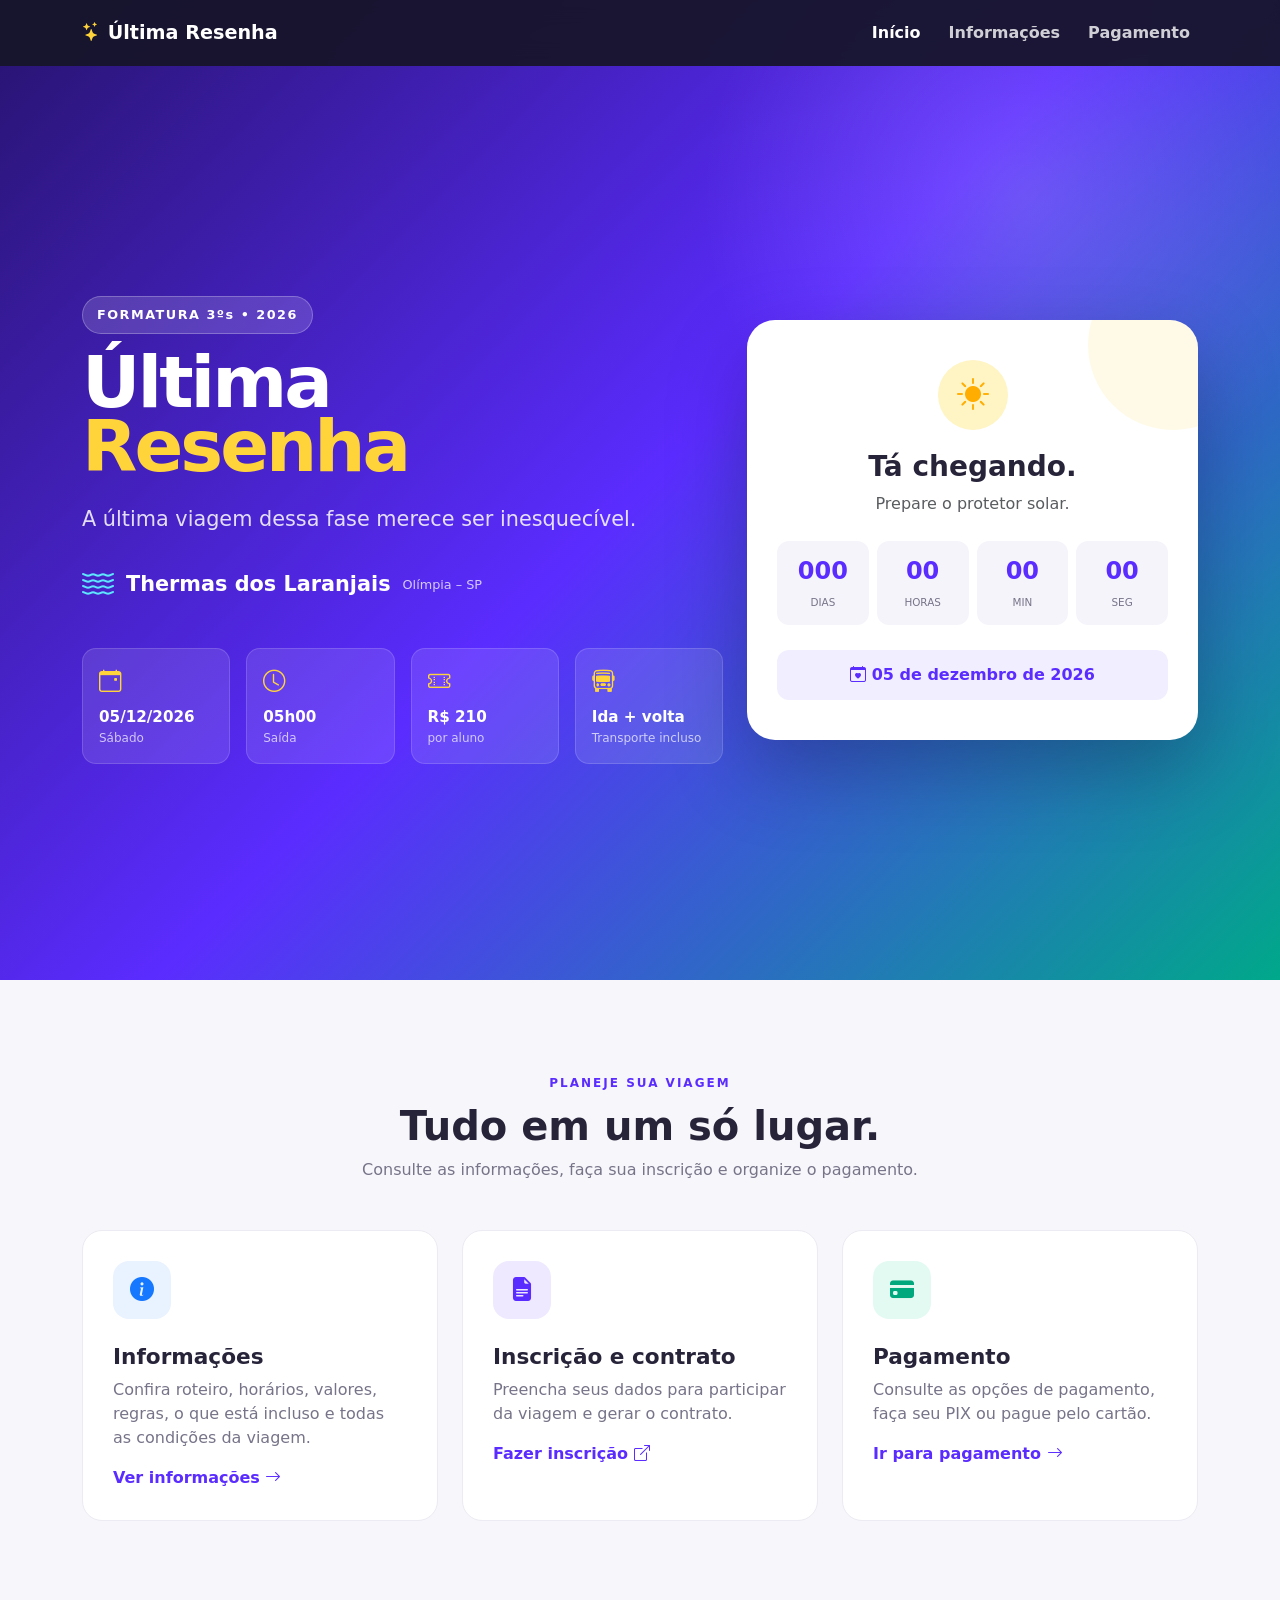
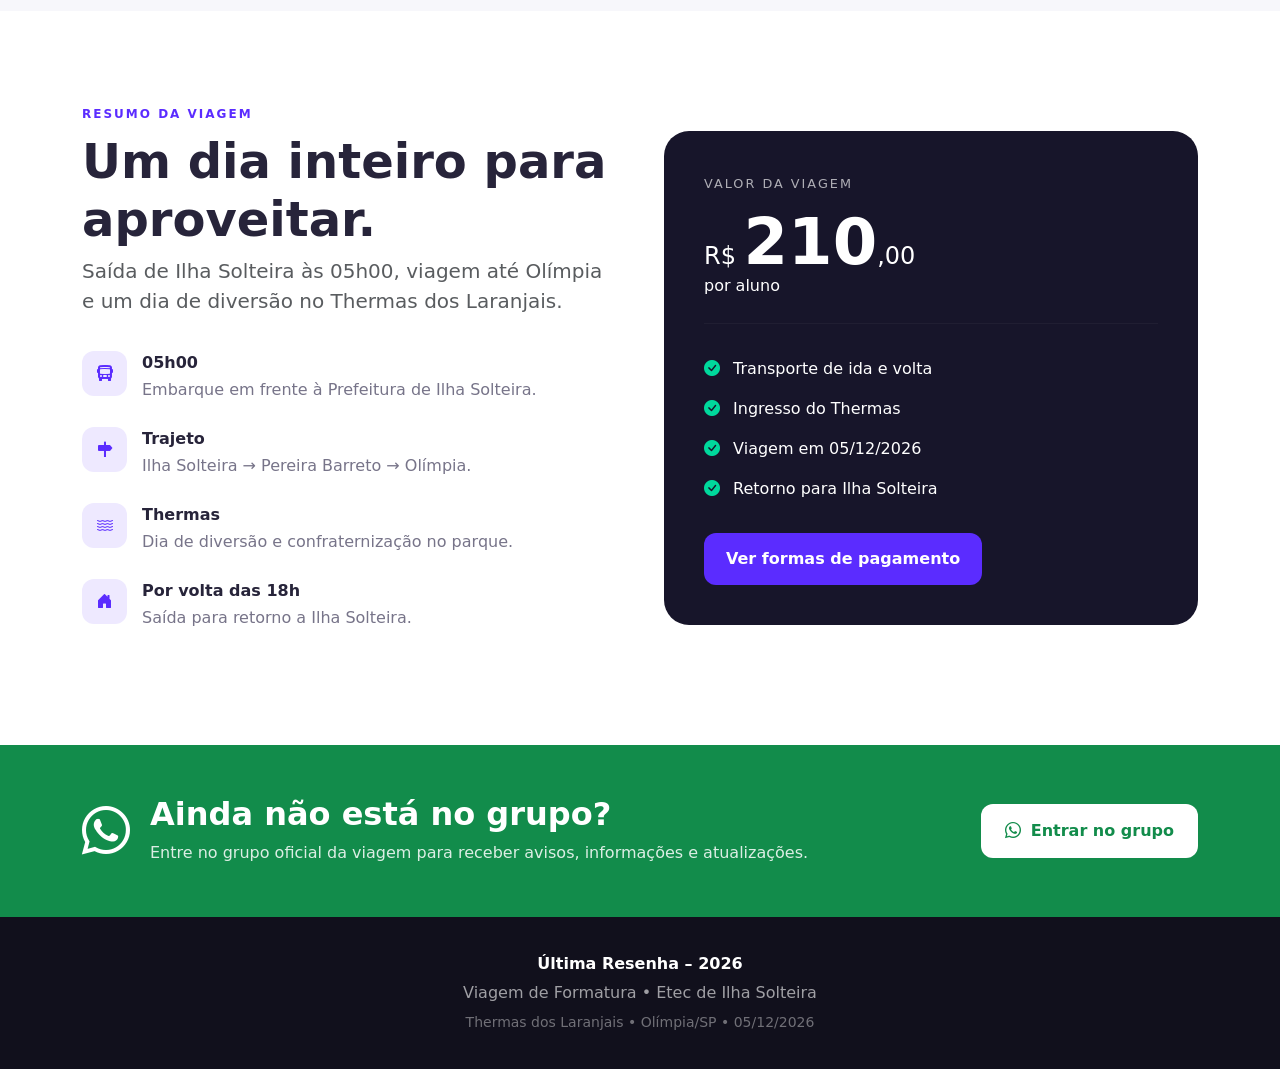
==== index.html @ 065bfd5f "primeira versão" ====
<!DOCTYPE html>
<html lang="pt-BR">
<head>
    <meta charset="UTF-8">
    <meta name="viewport" content="width=device-width, initial-scale=1.0">

    <title>Última Resenha – 2026 | Thermas dos Laranjais</title>

    <meta name="description" content="Viagem de formatura Última Resenha 2026 para o Thermas dos Laranjais em Olímpia-SP.">

    <!-- Bootstrap 5 -->
    <link href="https://cdn.jsdelivr.net/npm/bootstrap@5.3.3/dist/css/bootstrap.min.css" rel="stylesheet">

    <!-- Bootstrap Icons -->
    <link rel="stylesheet" href="https://cdn.jsdelivr.net/npm/bootstrap-icons@1.11.3/font/bootstrap-icons.min.css">

    <!-- CSS -->
    <link rel="stylesheet" href="css/style.css">
</head>

<body>

<nav class="navbar navbar-expand-lg navbar-dark fixed-top">
    <div class="container">
        <a class="navbar-brand fw-bold" href="index.html">
            <i class="bi bi-stars"></i> Última Resenha
        </a>

        <button class="navbar-toggler" type="button" data-bs-toggle="collapse" data-bs-target="#menu">
            <span class="navbar-toggler-icon"></span>
        </button>

        <div class="collapse navbar-collapse" id="menu">
            <ul class="navbar-nav ms-auto">
                <li class="nav-item">
                    <a class="nav-link active" href="index.html">Início</a>
                </li>
                <li class="nav-item">
                    <a class="nav-link" href="informacoes.html">Informações</a>
                </li>
                <li class="nav-item">
                    <a class="nav-link" href="pagamento.html">Pagamento</a>
                </li>
            </ul>
        </div>
    </div>
</nav>


<main>

    <!-- HERO -->

    <section class="hero">

        <div class="container">

            <div class="row align-items-center min-vh-100">

                <div class="col-lg-7">

                    <span class="badge-evento">
                        FORMATURA 3ºs • 2026
                    </span>

                    <h1 class="display-2 fw-black mt-3">
                        Última<br>
                        <span>Resenha</span>
                    </h1>

                    <p class="hero-subtitle">
                        A última viagem dessa fase merece ser inesquecível.
                    </p>

                    <div class="hero-destination">
                        <i class="bi bi-water"></i>
                        Thermas dos Laranjais
                        <small>Olímpia – SP</small>
                    </div>

                    <div class="row g-3 mt-4">

                        <div class="col-6 col-md-3">
                            <div class="info-mini">
                                <i class="bi bi-calendar-event"></i>
                                <strong>05/12/2026</strong>
                                <small>Sábado</small>
                            </div>
                        </div>

                        <div class="col-6 col-md-3">
                            <div class="info-mini">
                                <i class="bi bi-clock"></i>
                                <strong>05h00</strong>
                                <small>Saída</small>
                            </div>
                        </div>

                        <div class="col-6 col-md-3">
                            <div class="info-mini">
                                <i class="bi bi-ticket-perforated"></i>
                                <strong>R$ 210</strong>
                                <small>por aluno</small>
                            </div>
                        </div>

                        <div class="col-6 col-md-3">
                            <div class="info-mini">
                                <i class="bi bi-bus-front"></i>
                                <strong>Ida + volta</strong>
                                <small>Transporte incluso</small>
                            </div>
                        </div>

                    </div>

                </div>


                <div class="col-lg-5 mt-5 mt-lg-0">

                    <div class="dashboard-card">

                        <div class="card-decoration"></div>

                        <div class="text-center">

                            <div class="sun-icon">
                                <i class="bi bi-sun-fill"></i>
                            </div>

                            <h3>Tá chegando.</h3>

                            <p class="text-muted">
                                Prepare o protetor solar.
                            </p>

                            <div id="countdown" class="countdown">

                                <div>
                                    <strong id="days">000</strong>
                                    <span>dias</span>
                                </div>

                                <div>
                                    <strong id="hours">00</strong>
                                    <span>horas</span>
                                </div>

                                <div>
                                    <strong id="minutes">00</strong>
                                    <span>min</span>
                                </div>

                                <div>
                                    <strong id="seconds">00</strong>
                                    <span>seg</span>
                                </div>

                            </div>

                            <div class="date-highlight">
                                <i class="bi bi-calendar-heart"></i>
                                05 de dezembro de 2026
                            </div>

                        </div>

                    </div>

                </div>

            </div>

        </div>

    </section>


    <!-- DASHBOARD -->

    <section class="section-padding bg-light-custom">

        <div class="container">

            <div class="section-title text-center">

                <span>PLANEJE SUA VIAGEM</span>

                <h2>
                    Tudo em um só lugar.
                </h2>

                <p>
                    Consulte as informações, faça sua inscrição e organize o pagamento.
                </p>

            </div>


            <div class="row g-4 mt-4">

                <div class="col-md-4">

                    <a href="informacoes.html" class="action-card">

                        <div class="action-icon blue">
                            <i class="bi bi-info-circle-fill"></i>
                        </div>

                        <h3>Informações</h3>

                        <p>
                            Confira roteiro, horários, valores, regras, o que está incluso e todas as condições da viagem.
                        </p>

                        <span>
                            Ver informações
                            <i class="bi bi-arrow-right"></i>
                        </span>

                    </a>

                </div>


                <div class="col-md-4">

                    <a href="https://forms.gle/dDgj7aJFSfEC2dwD9"
                       target="_blank"
                       rel="noopener"
                       class="action-card">

                        <div class="action-icon purple">
                            <i class="bi bi-file-earmark-text-fill"></i>
                        </div>

                        <h3>Inscrição e contrato</h3>

                        <p>
                            Preencha seus dados para participar da viagem e gerar o contrato.
                        </p>

                        <span>
                            Fazer inscrição
                            <i class="bi bi-box-arrow-up-right"></i>
                        </span>

                    </a>

                </div>


                <div class="col-md-4">

                    <a href="pagamento.html" class="action-card">

                        <div class="action-icon green">
                            <i class="bi bi-credit-card-fill"></i>
                        </div>

                        <h3>Pagamento</h3>

                        <p>
                            Consulte as opções de pagamento, faça seu PIX ou pague pelo cartão.
                        </p>

                        <span>
                            Ir para pagamento
                            <i class="bi bi-arrow-right"></i>
                        </span>

                    </a>

                </div>

            </div>

        </div>

    </section>


    <!-- RESUMO -->

    <section class="section-padding">

        <div class="container">

            <div class="row align-items-center g-5">

                <div class="col-lg-6">

                    <span class="section-label">
                        RESUMO DA VIAGEM
                    </span>

                    <h2 class="display-5 fw-bold mt-2">
                        Um dia inteiro para aproveitar.
                    </h2>

                    <p class="lead text-muted">
                        Saída de Ilha Solteira às 05h00, viagem até Olímpia e um dia de diversão no Thermas dos Laranjais.
                    </p>

                    <div class="timeline">

                        <div class="timeline-item">
                            <div class="timeline-icon">
                                <i class="bi bi-bus-front-fill"></i>
                            </div>
                            <div>
                                <strong>05h00</strong>
                                <p>Embarque em frente à Prefeitura de Ilha Solteira.</p>
                            </div>
                        </div>

                        <div class="timeline-item">
                            <div class="timeline-icon">
                                <i class="bi bi-signpost-fill"></i>
                            </div>
                            <div>
                                <strong>Trajeto</strong>
                                <p>Ilha Solteira → Pereira Barreto → Olímpia.</p>
                            </div>
                        </div>

                        <div class="timeline-item">
                            <div class="timeline-icon">
                                <i class="bi bi-water"></i>
                            </div>
                            <div>
                                <strong>Thermas</strong>
                                <p>Dia de diversão e confraternização no parque.</p>
                            </div>
                        </div>

                        <div class="timeline-item">
                            <div class="timeline-icon">
                                <i class="bi bi-house-door-fill"></i>
                            </div>
                            <div>
                                <strong>Por volta das 18h</strong>
                                <p>Saída para retorno a Ilha Solteira.</p>
                            </div>
                        </div>

                    </div>

                </div>


                <div class="col-lg-6">

                    <div class="price-card">

                        <span>VALOR DA VIAGEM</span>

                        <div class="price">
                            R$ <strong>210</strong><small>,00</small>
                        </div>

                        <p>
                            por aluno
                        </p>

                        <hr>

                        <div class="included">
                            <i class="bi bi-check-circle-fill"></i>
                            Transporte de ida e volta
                        </div>

                        <div class="included">
                            <i class="bi bi-check-circle-fill"></i>
                            Ingresso do Thermas
                        </div>

                        <div class="included">
                            <i class="bi bi-check-circle-fill"></i>
                            Viagem em 05/12/2026
                        </div>

                        <div class="included">
                            <i class="bi bi-check-circle-fill"></i>
                            Retorno para Ilha Solteira
                        </div>

                        <a href="pagamento.html" class="btn-main mt-4">
                            Ver formas de pagamento
                        </a>

                    </div>

                </div>

            </div>

        </div>

    </section>


    <!-- WHATSAPP -->

    <section class="whatsapp-section">

        <div class="container">

            <div class="row align-items-center">

                <div class="col-lg-8">

                    <i class="bi bi-whatsapp whatsapp-big"></i>

                    <h2>
                        Ainda não está no grupo?
                    </h2>

                    <p>
                        Entre no grupo oficial da viagem para receber avisos, informações e atualizações.
                    </p>

                </div>

                <div class="col-lg-4 text-lg-end">

                    <a href="https://chat.whatsapp.com/J2gCegB93cc2gKZaaSrZ1U"
                       target="_blank"
                       rel="noopener"
                       class="btn-whatsapp">

                        <i class="bi bi-whatsapp"></i>
                        Entrar no grupo

                    </a>

                </div>

            </div>

        </div>

    </section>

</main>


<footer>

    <div class="container text-center">

        <strong>Última Resenha – 2026</strong>

        <p>
            Viagem de Formatura • Etec de Ilha Solteira
        </p>

        <small>
            Thermas dos Laranjais • Olímpia/SP • 05/12/2026
        </small>

    </div>

</footer>


<script src="https://cdn.jsdelivr.net/npm/bootstrap@5.3.3/dist/js/bootstrap.bundle.min.js"></script>

<script src="js/script.js"></script>

</body>
</html>
---- css/style.css ----
:root {

    --primary: #5b2cff;
    --primary-dark: #3d18c9;

    --secondary: #00c896;

    --blue: #1677ff;

    --orange: #ff8a00;

    --pink: #ff3d81;

    --dark: #17152a;

    --text: #27243a;

    --muted: #777489;

    --light: #f7f7fb;

    --white: #ffffff;

}


* {
    box-sizing: border-box;
}


html {
    scroll-behavior: smooth;
}


body {

    margin: 0;

    font-family:
        Inter,
        system-ui,
        -apple-system,
        BlinkMacSystemFont,
        "Segoe UI",
        sans-serif;

    color: var(--text);

    background: #ffffff;

}


a {
    text-decoration: none;
}


/* NAVBAR */

.navbar {

    background: rgba(23, 21, 42, .94);

    backdrop-filter: blur(12px);

    padding: 13px 0;

}


.navbar-brand {

    font-size: 1.2rem;

}


.navbar-brand i {
    color: #ffd43b;
}


.nav-link {

    color: rgba(255,255,255,.8) !important;

    margin-left: 12px;

    font-weight: 600;

}


.nav-link:hover,
.nav-link.active {

    color: #ffffff !important;

}


/* HERO */

.hero {

    min-height: 100vh;

    display: flex;

    align-items: center;

    padding-top: 80px;

    color: #ffffff;

    background:

        radial-gradient(
            circle at 80% 20%,
            rgba(255,255,255,.15),
            transparent 25%
        ),

        linear-gradient(
            135deg,
            #27136e 0%,
            #5b2cff 50%,
            #00a88a 100%
        );

}


.badge-evento {

    display: inline-block;

    padding: 8px 14px;

    border-radius: 50px;

    background: rgba(255,255,255,.15);

    border: 1px solid rgba(255,255,255,.25);

    font-size: .8rem;

    font-weight: 800;

    letter-spacing: 1.5px;

}


.hero h1 {

    line-height: .9;

    letter-spacing: -3px;

}


.fw-black {
    font-weight: 900;
}


.hero h1 span {

    color: #ffd43b;

}


.hero-subtitle {

    max-width: 600px;

    font-size: 1.3rem;

    color: rgba(255,255,255,.85);

    margin: 25px 0;

}


.hero-destination {

    display: inline-flex;

    align-items: center;

    gap: 12px;

    font-size: 1.3rem;

    font-weight: 800;

}


.hero-destination i {

    font-size: 2rem;

    color: #5ee7ff;

}


.hero-destination small {

    display: block;

    font-size: .8rem;

    font-weight: 500;

    opacity: .75;

}


.info-mini {

    padding: 16px;

    min-height: 110px;

    border-radius: 14px;

    background: rgba(255,255,255,.11);

    border: 1px solid rgba(255,255,255,.15);

    display: flex;

    flex-direction: column;

}


.info-mini i {

    font-size: 1.4rem;

    color: #ffd43b;

    margin-bottom: 7px;

}


.info-mini strong {
    font-size: .95rem;
}


.info-mini small {

    opacity: .7;

    font-size: .75rem;

}


/* DASHBOARD */

.dashboard-card {

    position: relative;

    overflow: hidden;

    background: #ffffff;

    color: var(--text);

    border-radius: 28px;

    padding: 40px 30px;

    box-shadow: 0 30px 80px rgba(0,0,0,.25);

}


.card-decoration {

    position: absolute;

    width: 170px;

    height: 170px;

    border-radius: 50%;

    background: #ffd43b;

    opacity: .12;

    right: -60px;

    top: -60px;

}


.sun-icon {

    width: 70px;

    height: 70px;

    margin: auto;

    border-radius: 50%;

    display: flex;

    align-items: center;

    justify-content: center;

    background: #fff4c4;

    color: #ffad00;

    font-size: 2rem;

}


.dashboard-card h3 {

    margin-top: 20px;

    font-weight: 800;

}


.countdown {

    display: grid;

    grid-template-columns: repeat(4,1fr);

    gap: 8px;

    margin: 25px 0;

}


.countdown div {

    background: #f5f4fa;

    border-radius: 12px;

    padding: 12px 5px;

}


.countdown strong {

    display: block;

    font-size: 1.5rem;

    color: var(--primary);

}


.countdown span {

    font-size: .65rem;

    color: var(--muted);

    text-transform: uppercase;

}


.date-highlight {

    padding: 13px;

    border-radius: 12px;

    background: #f1efff;

    color: var(--primary);

    font-weight: 700;

}


/* SEÇÕES */

.section-padding {

    padding: 90px 0;

}


.bg-light-custom {

    background: var(--light);

}


.section-title span,
.section-label {

    font-size: .75rem;

    letter-spacing: 2px;

    color: var(--primary);

    font-weight: 900;

}


.section-title h2 {

    font-size: 2.5rem;

    font-weight: 900;

    margin-top: 8px;

}


.section-title p {

    color: var(--muted);

}


/* ACTION CARDS */

.action-card {

    display: block;

    background: #ffffff;

    border-radius: 20px;

    padding: 30px;

    height: 100%;

    color: var(--text);

    border: 1px solid #eceaf2;

    transition: .25s;

}


.action-card:hover {

    transform: translateY(-7px);

    box-shadow: 0 20px 50px rgba(32,20,70,.1);

}


.action-icon {

    width: 58px;

    height: 58px;

    border-radius: 16px;

    display: flex;

    align-items: center;

    justify-content: center;

    font-size: 1.5rem;

    margin-bottom: 25px;

}


.action-icon.blue {

    background: #e9f2ff;

    color: var(--blue);

}


.action-icon.purple {

    background: #eee9ff;

    color: var(--primary);

}


.action-icon.green {

    background: #e3faf3;

    color: #00a87d;

}


.action-card h3 {

    font-size: 1.35rem;

    font-weight: 800;

}


.action-card p {

    color: var(--muted);

}


.action-card span {

    color: var(--primary);

    font-weight: 800;

}


/* TIMELINE */

.timeline {

    margin-top: 35px;

}


.timeline-item {

    display: flex;

    gap: 15px;

    margin-bottom: 25px;

}


.timeline-icon {

    min-width: 45px;

    height: 45px;

    border-radius: 12px;

    background: #eee9ff;

    color: var(--primary);

    display: flex;

    align-items: center;

    justify-content: center;

}


.timeline-item strong {

    font-weight: 800;

}


.timeline-item p {

    margin: 3px 0 0;

    color: var(--muted);

}


/* PRICE */

.price-card {

    background: var(--dark);

    color: #ffffff;

    padding: 40px;

    border-radius: 25px;

}


.price-card > span {

    font-size: .8rem;

    letter-spacing: 2px;

    opacity: .65;

}


.price {

    font-size: 1.5rem;

    margin-top: 15px;

}


.price strong {

    font-size: 4rem;

    line-height: 1;

}


.price small {

    font-size: 1.5rem;

}


.price-card hr {

    border-color: rgba(255,255,255,.15);

    margin: 25px 0;

}


.included {

    padding: 8px 0;

}


.included i {

    color: #00d89c;

    margin-right: 8px;

}


.btn-main {

    display: inline-flex;

    align-items: center;

    justify-content: center;

    gap: 9px;

    padding: 14px 22px;

    border-radius: 12px;

    background: var(--primary);

    color: #ffffff;

    font-weight: 800;

    border: 0;

    transition: .2s;

}


.btn-main:hover {

    color: #ffffff;

    background: var(--primary-dark);

    transform: translateY(-2px);

}


/* WHATSAPP */

.whatsapp-section {

    padding: 50px 0;

    color: #ffffff;

    background: #128c4b;

}


.whatsapp-big {

    font-size: 3rem;

    float: left;

    margin-right: 20px;

}


.whatsapp-section h2 {

    font-weight: 900;

}


.whatsapp-section p {

    margin: 0;

    opacity: .85;

}


.btn-whatsapp {

    display: inline-flex;

    align-items: center;

    gap: 10px;

    padding: 15px 24px;

    border-radius: 12px;

    background: #ffffff;

    color: #128c4b;

    font-weight: 900;

}


.btn-whatsapp:hover {

    color: #128c4b;

}


/* PAGE HEADER */

.page-header {

    padding: 160px 0 90px;

    color: #ffffff;

    background:

        linear-gradient(
            135deg,
            #27136e,
            #5b2cff,
            #00a88a
        );

}


.page-header h1 {

    font-size: clamp(2.5rem, 6vw, 4.5rem);

    font-weight: 900;

    letter-spacing: -2px;

    margin-top: 20px;

}


.page-header p {

    font-size: 1.2rem;

    opacity: .8;

}


/* DETAIL CARDS */

.detail-card {

    background: #ffffff;

    border: 1px solid #eceaf2;

    border-radius: 18px;

    padding: 25px;

    height: 100%;

}


.detail-card > i {

    display: block;

    font-size: 2rem;

    color: var(--primary);

    margin-bottom: 20px;

}


.detail-card span {

    font-size: .7rem;

    letter-spacing: 1.5px;

    color: var(--muted);

    font-weight: 900;

}


.detail-card h3 {

    font-size: 1.3rem;

    font-weight: 900;

    margin: 5px 0;

}


.detail-card p {

    margin: 0;

    color: var(--muted);

    font-size: .9rem;

}


/* CONTENT BOX */

.content-box {

    padding: 35px;

    background: #ffffff;

    border: 1px solid #eceaf2;

    border-radius: 22px;

    box-shadow: 0 10px 40px rgba(30,20,60,.04);

}


.content-heading {

    display: flex;

    gap: 18px;

    align-items: center;

    margin-bottom: 30px;

}


.content-heading h2 {

    margin: 0;

    font-weight: 900;

}


.content-heading p {

    margin: 3px 0 0;

    color: var(--muted);

}


.content-icon {

    min-width: 58px;

    height: 58px;

    border-radius: 15px;

    display: flex;

    align-items: center;

    justify-content: center;

    font-size: 1.4rem;

}


.content-icon.blue {

    background: #e8f1ff;

    color: var(--blue);

}


.content-icon.green {

    background: #e3faf3;

    color: #00a87d;

}


.content-icon.orange {

    background: #fff1df;

    color: var(--orange);

}


/* ROUTE */

.route-item {

    display: flex;

    gap: 18px;

    padding: 15px 0;

    border-bottom: 1px solid #eee;

}


.route-item:last-child {

    border-bottom: 0;

}


.route-number {

    width: 38px;

    height: 38px;

    min-width: 38px;

    border-radius: 50%;

    background: var(--primary);

    color: #ffffff;

    display: flex;

    align-items: center;

    justify-content: center;

    font-weight: 900;

}


.route-item strong {

    font-weight: 900;

}


.route-item p {

    margin: 3px 0 0;

    color: var(--muted);

}


/* INCLUDED */

.included-box,
.not-included-box {

    padding: 30px;

    border-radius: 20px;

    height: 100%;

}


.included-box {

    background: #eafaf4;

}


.not-included-box {

    background: #fff0f3;

}


.included-box h2,
.not-included-box h2 {

    font-size: 1.3rem;

    font-weight: 900;

}


.included-box h2 i {

    color: #00a87d;

}


.not-included-box h2 i {

    color: #ff3d61;

}


.check-list {

    list-style: none;

    padding: 0;

    margin: 20px 0 0;

}


.check-list li {

    margin: 12px 0;

}


.included-box .check-list i {

    color: #00a87d;

    margin-right: 8px;

}


.not-included-box .check-list i {

    color: #ff3d61;

    margin-right: 8px;

}


/* PAYMENT OPTIONS */

.payment-option {

    background: #f7f7fb;

    padding: 22px;

    border-radius: 15px;

}


.payment-option span {

    display: block;

    font-size: .7rem;

    font-weight: 900;

    letter-spacing: 1px;

    color: var(--muted);

}


.payment-option strong {

    display: block;

    font-size: 1.6rem;

    color: var(--primary);

}


.payment-option small {

    color: var(--muted);

}


.deadline {

    display: flex;

    gap: 15px;

    align-items: center;

    margin-top: 25px;

    padding: 20px;

    border-radius: 15px;

    background: #fff4d8;

    color: #8b5d00;

}


.deadline > i {

    font-size: 1.8rem;

}


.deadline strong {

    display: block;

    font-size: 1.1rem;

}


.deadline p {

    margin: 2px 0 0;

}


/* ACCORDION */

.accordion-item {

    border: 1px solid #eceaf2 !important;

    margin-bottom: 10px;

    border-radius: 12px !important;

    overflow: hidden;

}


.accordion-button {

    font-weight: 700;

}


.accordion-button:not(.collapsed) {

    color: var(--primary);

    background: #f3f0ff;

    box-shadow: none;

}


/* CONTRACT */

.contract-summary {

    display: flex;

    gap: 25px;

    padding: 35px;

    color: #ffffff;

    background:

        linear-gradient(
            135deg,
            #24125e,
            #5b2cff
        );

    border-radius: 22px;

}


.contract-icon {

    min-width: 70px;

    height: 70px;

    border-radius: 18px;

    background: rgba(255,255,255,.15);

    display: flex;

    align-items: center;

    justify-content: center;

    font-size: 2rem;

}


.contract-summary span {

    font-size: .7rem;

    letter-spacing: 2px;

    opacity: .65;

}


.contract-summary h2 {

    font-weight: 900;

}


.contract-summary p {

    opacity: .8;

}


/* STEPS */

.step-card {

    text-align: center;

    background: #ffffff;

    border: 1px solid #eceaf2;

    padding: 30px 20px;

    border-radius: 18px;

    height: 100%;

}


.step-card > div {

    font-size: .7rem;

    font-weight: 900;

    color: var(--primary);

    letter-spacing: 2px;

}


.step-card > i {

    display: block;

    font-size: 2rem;

    margin: 20px 0;

    color: var(--primary);

}


.step-card h3 {

    font-weight: 900;

}


.step-card p {

    color: var(--muted);

    margin-bottom: 0;

}


/* PAYMENT PAGE */

.payment-total {

    text-align: center;

    padding: 35px;

    background: var(--dark);

    color: #ffffff;

    border-radius: 25px;

}


.payment-total > span {

    font-size: .75rem;

    letter-spacing: 2px;

    opacity: .65;

}


.payment-total > div {

    font-size: 1.5rem;

    margin: 8px 0;

}


.payment-total strong {

    font-size: 4rem;

}


.payment-total small {

    font-size: 1.5rem;

}


.payment-total p {

    opacity: .7;

    margin: 0;

}


/* PIX */

.pix-card {

    padding: 30px;

    border-radius: 24px;

    background: #ffffff;

    border: 1px solid #e6e4ed;

    box-shadow: 0 15px 45px rgba(30,20,60,.07);

}


.pix-title {

    display: flex;

    align-items: center;

    gap: 15px;

}


.pix-logo {

    width: 55px;

    height: 55px;

    border-radius: 14px;

    background: #e3faf3;

    color: #00a87d;

    display: flex;

    align-items: center;

    justify-content: center;

    font-size: 1.5rem;

}


.pix-title span {

    font-size: .7rem;

    letter-spacing: 1px;

    font-weight: 900;

    color: var(--muted);

}


.pix-title h2 {

    margin: 0;

    font-weight: 900;

}


.qr-container {

    text-align: center;

    margin: 30px 0;

}


#qrcode {

    display: inline-block;

    padding: 15px;

    background: #ffffff;

    border-radius: 15px;

    border: 1px solid #eee;

}


.qr-container p {

    color: var(--muted);

    font-size: .8rem;

    margin-top: 15px;

}


.pix-data > div {

    padding: 15px 0;

    border-top: 1px solid #eee;

}


.pix-data span {

    display: block;

    font-size: .7rem;

    color: var(--muted);

    font-weight: 800;

    text-transform: uppercase;

    margin-bottom: 4px;

}


.pix-data strong {

    font-size: .95rem;

}


.pix-key {

    display: flex;

    align-items: center;

    gap: 10px;

}


.pix-key code {

    word-break: break-all;

    color: var(--text);

    flex: 1;

}


.copy-btn {

    border: 0;

    padding: 8px 12px;

    border-radius: 8px;

    background: #eee9ff;

    color: var(--primary);

    font-weight: 700;

}


.copy-message {

    display: none;

    padding: 10px;

    background: #e3faf3;

    color: #008b6a;

    border-radius: 8px;

    font-size: .8rem;

    margin-top: 10px;

}


.copy-message.show {

    display: block;

}


.pix-alert {

    display: flex;

    gap: 12px;

    margin-top: 20px;

    padding: 15px;

    border-radius: 12px;

    background: #f4f3ff;

    color: var(--primary);

}


.pix-alert p {

    margin: 3px 0 0;

    color: var(--muted);

    font-size: .8rem;

}


/* PAYMENT CARD */

.payment-options-card {

    padding: 30px;

    border-radius: 24px;

    background: #f7f7fb;

}


.payment-options-card h2 {

    font-weight: 900;

    margin: 10px 0;

}


.credit-option {

    display: flex;

    justify-content: space-between;

    align-items: center;

    background: #ffffff;

    padding: 20px;

    margin-top: 12px;

    border-radius: 13px;

}


.credit-option span {

    display: block;

    font-size: .7rem;

    color: var(--muted);

    font-weight: 900;

}


.credit-option strong {

    display: block;

    color: var(--primary);

    font-size: 1.35rem;

}


.credit-option small {

    color: var(--muted);

}


.credit-option > i {

    font-size: 1.7rem;

    color: var(--primary);

}


.btn-card-payment {

    display: flex;

    align-items: center;

    gap: 10px;

    margin-top: 20px;

    padding: 16px;

    border-radius: 12px;

    background: var(--primary);

    color: #ffffff;

    font-weight: 900;

}


.btn-card-payment:hover {

    color: #ffffff;

    background: var(--primary-dark);

}


.payment-warning {

    display: flex;

    gap: 10px;

    margin-top: 20px;

    color: #856404;

}


.payment-warning p {

    font-size: .8rem;

    margin: 0;

}


/* INSTALLMENT */

.installment-highlight {

    text-align: center;

    padding: 25px;

    border-radius: 15px;

    background: #e3faf3;

    color: #008765;

}


.installment-highlight span {

    display: block;

    font-size: .7rem;

    font-weight: 900;

}


.installment-highlight strong {

    display: block;

    font-size: 2rem;

}


.installment-highlight small {

    color: #4e756a;

}


/* RECEIPT */

.receipt-card {

    display: flex;

    align-items: center;

    gap: 25px;

    padding: 35px;

    border-radius: 22px;

    background: #eee9ff;

}


.receipt-icon {

    min-width: 70px;

    height: 70px;

    border-radius: 18px;

    background: #ffffff;

    color: var(--primary);

    display: flex;

    align-items: center;

    justify-content: center;

    font-size: 2rem;

}


.receipt-card > div:last-child > span {

    font-size: .7rem;

    letter-spacing: 2px;

    color: var(--primary);

    font-weight: 900;

}


.receipt-card h2 {

    font-weight: 900;

}


.receipt-card p {

    color: var(--muted);

}


/* LARGE DEADLINE */

.large-deadline {

    padding: 30px;

}


.large-deadline > i {

    font-size: 2.5rem;

}


.large-deadline span {

    display: block;

    font-size: .7rem;

    font-weight: 900;

    letter-spacing: 2px;

}


.large-deadline strong {

    font-size: 2rem;

}


/* FOOTER */

footer {

    padding: 35px 0;

    background: #11101c;

    color: #ffffff;

}


footer p {

    margin: 5px 0;

    color: rgba(255,255,255,.6);

}


footer small {

    color: rgba(255,255,255,.4);

}


/* RESPONSIVIDADE */

@media (max-width: 991px) {

    .hero {

        padding-top: 130px;

        padding-bottom: 80px;

    }

    .hero h1 {

        font-size: 4rem;

    }

}


@media (max-width: 767px) {

    .section-padding {

        padding: 65px 0;

    }

    .hero {

        min-height: auto;

    }

    .hero h1 {

        font-size: 3.5rem;

        letter-spacing: -2px;

    }

    .hero-subtitle {

        font-size: 1.05rem;

    }

    .section-title h2 {

        font-size: 2rem;

    }

    .content-box {

        padding: 22px;

    }

    .contract-summary,
    .receipt-card {

        flex-direction: column;

    }

    .pix-key {

        align-items: stretch;

        flex-direction: column;

    }

    .whatsapp-big {

        float: none;

        display: block;

        margin-bottom: 10px;

    }

    .whatsapp-section {

        text-align: center;

    }

    .whatsapp-section .text-lg-end {

        text-align: center !important;

        margin-top: 25px;

    }

}


@media (max-width: 480px) {

    .hero h1 {

        font-size: 2.8rem;

    }

    .dashboard-card {

        padding: 25px 15px;

    }

    .countdown strong {

        font-size: 1.25rem;

    }

    .price-card {

        padding: 28px 22px;

    }

    .price strong {

        font-size: 3rem;

    }

}
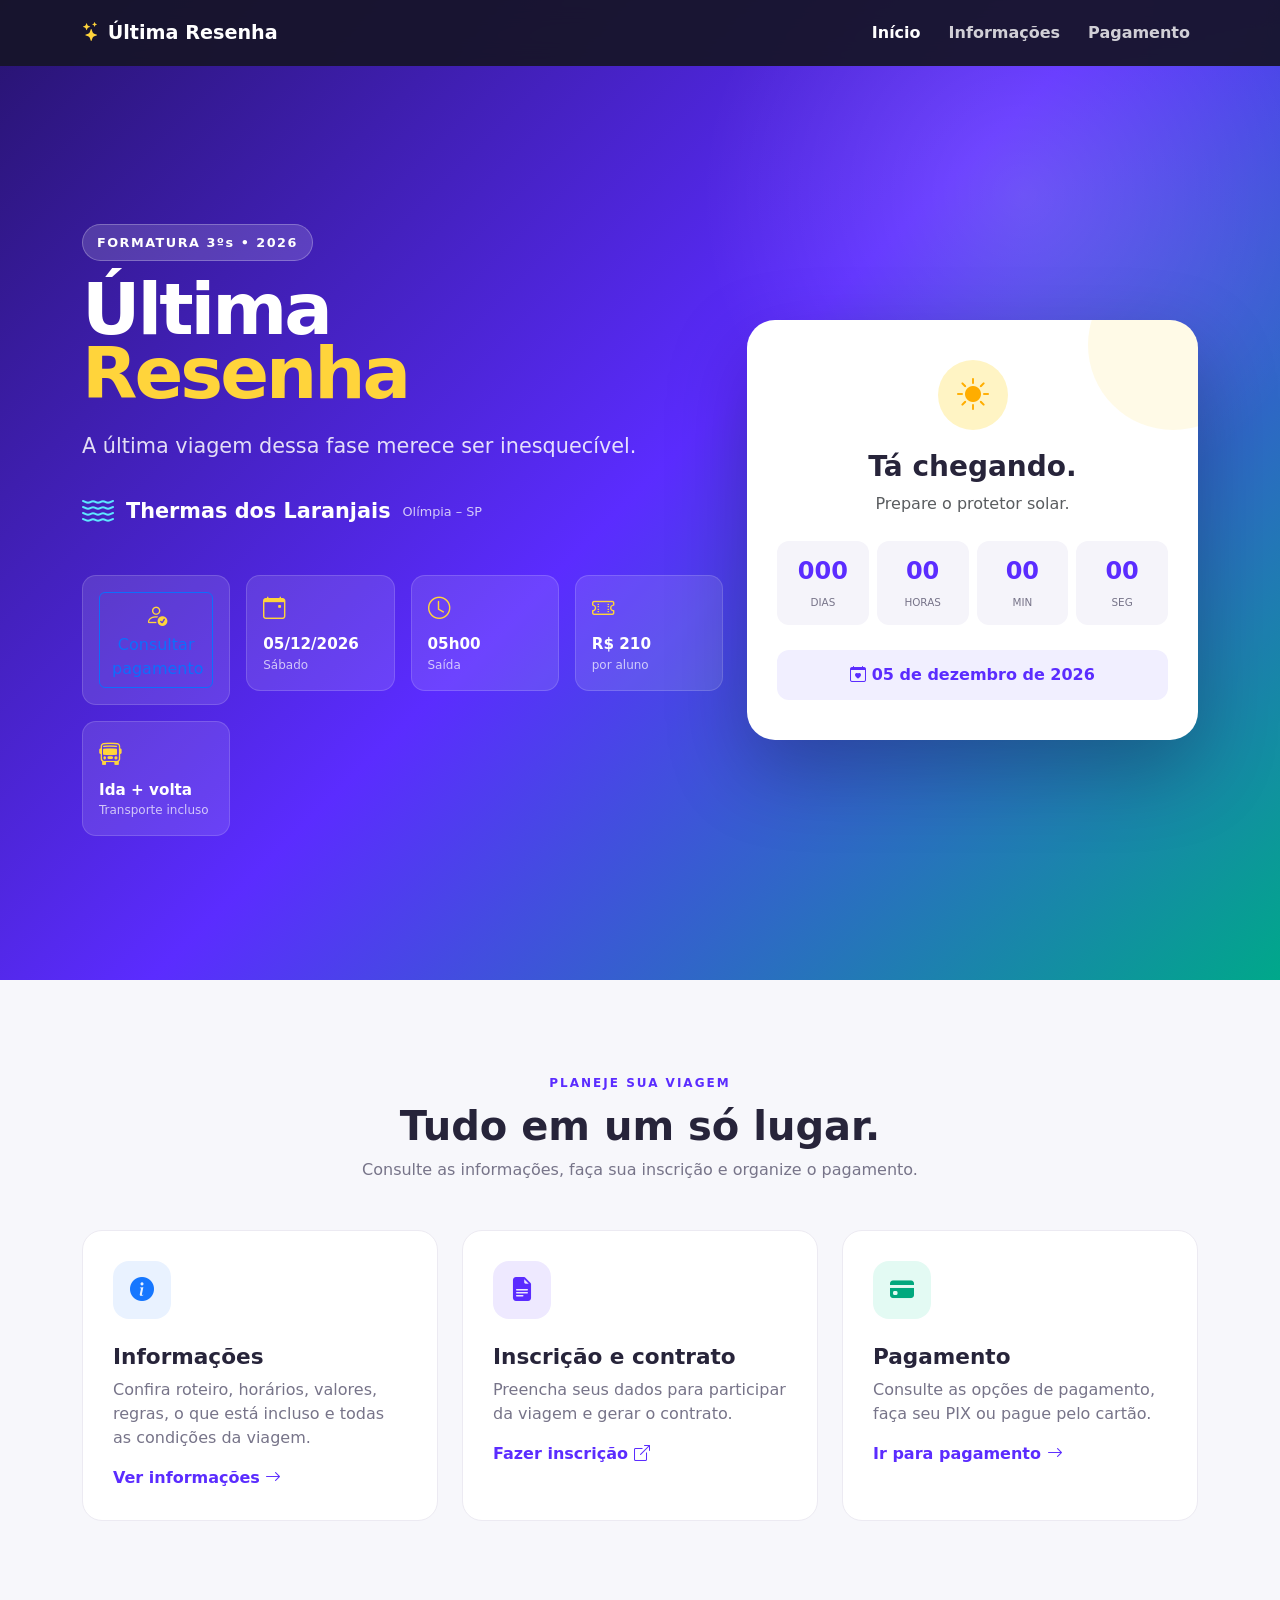
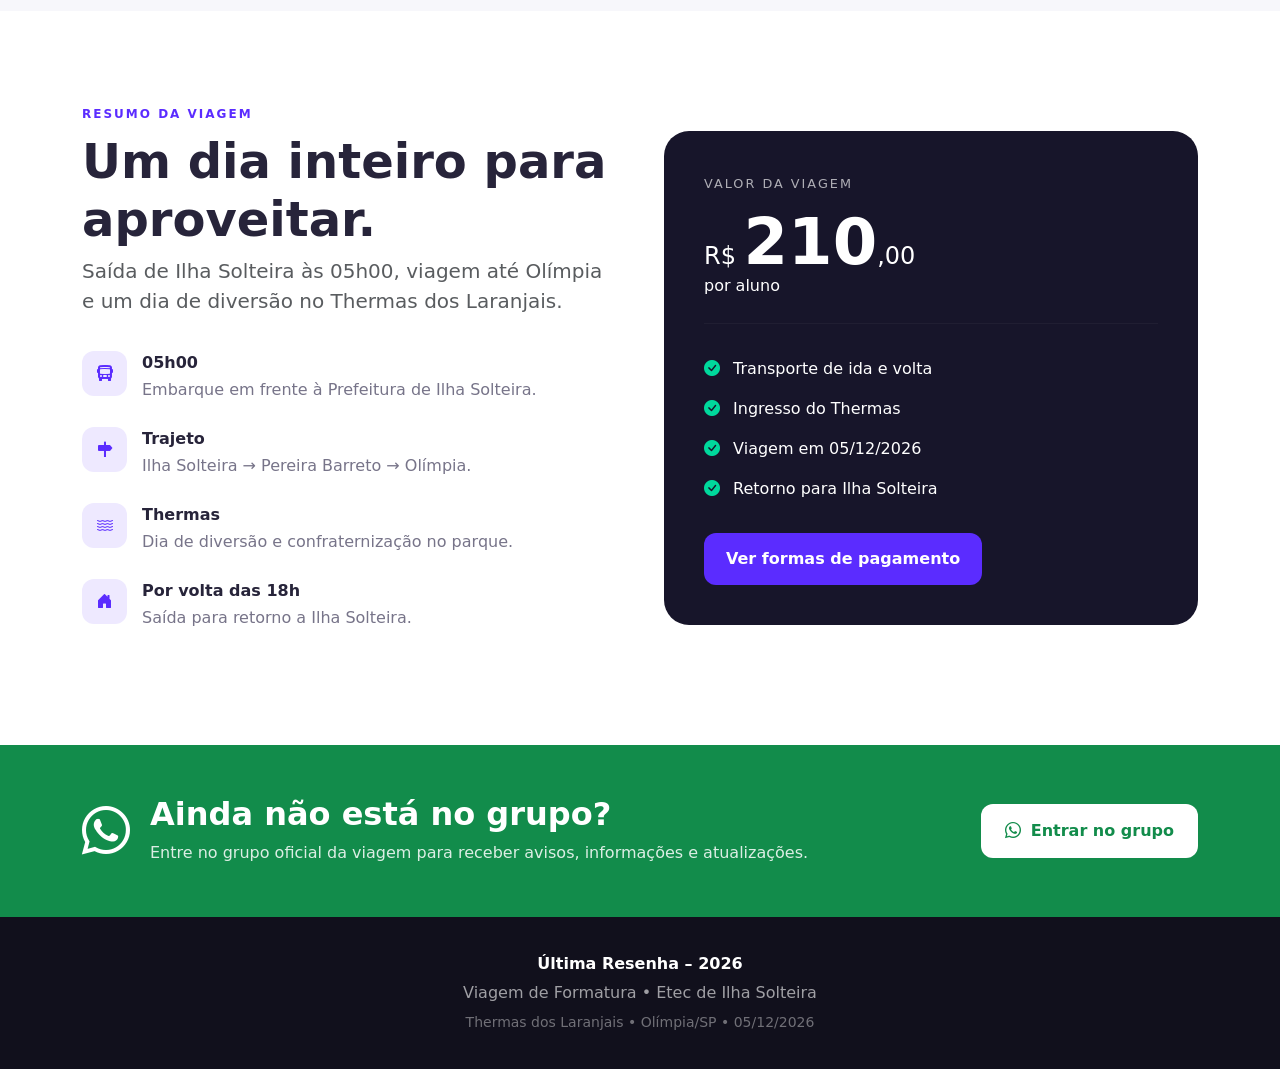
==== commit 0f035660: "Adiciona consulta de pagamentos" ====
--- a/index.html
+++ b/index.html
@@ -1,12 +1,14 @@
 <!DOCTYPE html>
 <html lang="pt-BR">
+
 <head>
     <meta charset="UTF-8">
     <meta name="viewport" content="width=device-width, initial-scale=1.0">
 
     <title>Última Resenha – 2026 | Thermas dos Laranjais</title>
 
-    <meta name="description" content="Viagem de formatura Última Resenha 2026 para o Thermas dos Laranjais em Olímpia-SP.">
+    <meta name="description"
+        content="Viagem de formatura Última Resenha 2026 para o Thermas dos Laranjais em Olímpia-SP.">
 
     <!-- Bootstrap 5 -->
     <link href="https://cdn.jsdelivr.net/npm/bootstrap@5.3.3/dist/css/bootstrap.min.css" rel="stylesheet">
@@ -20,151 +22,427 @@
 
 <body>
 
-<nav class="navbar navbar-expand-lg navbar-dark fixed-top">
-    <div class="container">
-        <a class="navbar-brand fw-bold" href="index.html">
-            <i class="bi bi-stars"></i> Última Resenha
-        </a>
-
-        <button class="navbar-toggler" type="button" data-bs-toggle="collapse" data-bs-target="#menu">
-            <span class="navbar-toggler-icon"></span>
-        </button>
-
-        <div class="collapse navbar-collapse" id="menu">
-            <ul class="navbar-nav ms-auto">
-                <li class="nav-item">
-                    <a class="nav-link active" href="index.html">Início</a>
-                </li>
-                <li class="nav-item">
-                    <a class="nav-link" href="informacoes.html">Informações</a>
-                </li>
-                <li class="nav-item">
-                    <a class="nav-link" href="pagamento.html">Pagamento</a>
-                </li>
-            </ul>
+    <nav class="navbar navbar-expand-lg navbar-dark fixed-top">
+        <div class="container">
+            <a class="navbar-brand fw-bold" href="index.html">
+                <i class="bi bi-stars"></i> Última Resenha
+            </a>
+
+            <button class="navbar-toggler" type="button" data-bs-toggle="collapse" data-bs-target="#menu">
+                <span class="navbar-toggler-icon"></span>
+            </button>
+
+            <div class="collapse navbar-collapse" id="menu">
+                <ul class="navbar-nav ms-auto">
+                    <li class="nav-item">
+                        <a class="nav-link active" href="index.html">Início</a>
+                    </li>
+                    <li class="nav-item">
+                        <a class="nav-link" href="informacoes.html">Informações</a>
+                    </li>
+                    <li class="nav-item">
+                        <a class="nav-link" href="pagamento.html">Pagamento</a>
+                    </li>
+                </ul>
+            </div>
         </div>
-    </div>
-</nav>
-
-
-<main>
-
-    <!-- HERO -->
-
-    <section class="hero">
-
-        <div class="container">
-
-            <div class="row align-items-center min-vh-100">
-
-                <div class="col-lg-7">
-
-                    <span class="badge-evento">
-                        FORMATURA 3ºs • 2026
-                    </span>
-
-                    <h1 class="display-2 fw-black mt-3">
-                        Última<br>
-                        <span>Resenha</span>
-                    </h1>
-
-                    <p class="hero-subtitle">
-                        A última viagem dessa fase merece ser inesquecível.
+    </nav>
+
+
+    <main>
+
+        <!-- HERO -->
+
+        <section class="hero">
+
+            <div class="container">
+
+                <div class="row align-items-center min-vh-100">
+
+                    <div class="col-lg-7">
+
+                        <span class="badge-evento">
+                            FORMATURA 3ºs • 2026
+                        </span>
+
+                        <h1 class="display-2 fw-black mt-3">
+                            Última<br>
+                            <span>Resenha</span>
+                        </h1>
+
+                        <p class="hero-subtitle">
+                            A última viagem dessa fase merece ser inesquecível.
+                        </p>
+
+                        <div class="hero-destination">
+                            <i class="bi bi-water"></i>
+                            Thermas dos Laranjais
+                            <small>Olímpia – SP</small>
+                        </div>
+
+                        <div class="row g-3 mt-4">
+
+                            <div class="col-6 col-md-3">
+                                <div class="info-mini">
+                                    <a href="confirmados.html" class="btn btn-outline-primary">
+                                        <i class="bi bi-person-check"></i>
+                                        Consultar pagamento
+                                    </a>
+                                </div>
+                            </div>
+
+                            <div class="col-6 col-md-3">
+                                <div class="info-mini">
+                                    <i class="bi bi-calendar-event"></i>
+                                    <strong>05/12/2026</strong>
+                                    <small>Sábado</small>
+                                </div>
+                            </div>
+
+                            <div class="col-6 col-md-3">
+                                <div class="info-mini">
+                                    <i class="bi bi-clock"></i>
+                                    <strong>05h00</strong>
+                                    <small>Saída</small>
+                                </div>
+                            </div>
+
+                            <div class="col-6 col-md-3">
+                                <div class="info-mini">
+                                    <i class="bi bi-ticket-perforated"></i>
+                                    <strong>R$ 210</strong>
+                                    <small>por aluno</small>
+                                </div>
+                            </div>
+
+                            <div class="col-6 col-md-3">
+                                <div class="info-mini">
+                                    <i class="bi bi-bus-front"></i>
+                                    <strong>Ida + volta</strong>
+                                    <small>Transporte incluso</small>
+                                </div>
+                            </div>
+
+                        </div>
+
+                    </div>
+
+
+                    <div class="col-lg-5 mt-5 mt-lg-0">
+
+                        <div class="dashboard-card">
+
+                            <div class="card-decoration"></div>
+
+                            <div class="text-center">
+
+                                <div class="sun-icon">
+                                    <i class="bi bi-sun-fill"></i>
+                                </div>
+
+                                <h3>Tá chegando.</h3>
+
+                                <p class="text-muted">
+                                    Prepare o protetor solar.
+                                </p>
+
+                                <div id="countdown" class="countdown">
+
+                                    <div>
+                                        <strong id="days">000</strong>
+                                        <span>dias</span>
+                                    </div>
+
+                                    <div>
+                                        <strong id="hours">00</strong>
+                                        <span>horas</span>
+                                    </div>
+
+                                    <div>
+                                        <strong id="minutes">00</strong>
+                                        <span>min</span>
+                                    </div>
+
+                                    <div>
+                                        <strong id="seconds">00</strong>
+                                        <span>seg</span>
+                                    </div>
+
+                                </div>
+
+                                <div class="date-highlight">
+                                    <i class="bi bi-calendar-heart"></i>
+                                    05 de dezembro de 2026
+                                </div>
+
+                            </div>
+
+                        </div>
+
+                    </div>
+
+                </div>
+
+            </div>
+
+        </section>
+
+
+        <!-- DASHBOARD -->
+
+        <section class="section-padding bg-light-custom">
+
+            <div class="container">
+
+                <div class="section-title text-center">
+
+                    <span>PLANEJE SUA VIAGEM</span>
+
+                    <h2>
+                        Tudo em um só lugar.
+                    </h2>
+
+                    <p>
+                        Consulte as informações, faça sua inscrição e organize o pagamento.
                     </p>
 
-                    <div class="hero-destination">
-                        <i class="bi bi-water"></i>
-                        Thermas dos Laranjais
-                        <small>Olímpia – SP</small>
-                    </div>
-
-                    <div class="row g-3 mt-4">
-
-                        <div class="col-6 col-md-3">
-                            <div class="info-mini">
-                                <i class="bi bi-calendar-event"></i>
-                                <strong>05/12/2026</strong>
-                                <small>Sábado</small>
-                            </div>
+                </div>
+
+
+                <div class="row g-4 mt-4">
+
+                    <div class="col-md-4">
+
+                        <a href="informacoes.html" class="action-card">
+
+                            <div class="action-icon blue">
+                                <i class="bi bi-info-circle-fill"></i>
+                            </div>
+
+                            <h3>Informações</h3>
+
+                            <p>
+                                Confira roteiro, horários, valores, regras, o que está incluso e todas as condições da
+                                viagem.
+                            </p>
+
+                            <span>
+                                Ver informações
+                                <i class="bi bi-arrow-right"></i>
+                            </span>
+
+                        </a>
+
+                    </div>
+
+
+                    <div class="col-md-4">
+
+                        <a href="https://forms.gle/dDgj7aJFSfEC2dwD9" target="_blank" rel="noopener"
+                            class="action-card">
+
+                            <div class="action-icon purple">
+                                <i class="bi bi-file-earmark-text-fill"></i>
+                            </div>
+
+                            <h3>Inscrição e contrato</h3>
+
+                            <p>
+                                Preencha seus dados para participar da viagem e gerar o contrato.
+                            </p>
+
+                            <span>
+                                Fazer inscrição
+                                <i class="bi bi-box-arrow-up-right"></i>
+                            </span>
+
+                        </a>
+
+                    </div>
+
+
+                    <div class="col-md-4">
+
+                        <a href="pagamento.html" class="action-card">
+
+                            <div class="action-icon green">
+                                <i class="bi bi-credit-card-fill"></i>
+                            </div>
+
+                            <h3>Pagamento</h3>
+
+                            <p>
+                                Consulte as opções de pagamento, faça seu PIX ou pague pelo cartão.
+                            </p>
+
+                            <span>
+                                Ir para pagamento
+                                <i class="bi bi-arrow-right"></i>
+                            </span>
+
+                        </a>
+
+                    </div>
+
+                </div>
+
+            </div>
+
+        </section>
+
+
+        <!-- RESUMO -->
+
+        <section class="section-padding">
+
+            <div class="container">
+
+                <div class="row align-items-center g-5">
+
+                    <div class="col-lg-6">
+
+                        <span class="section-label">
+                            RESUMO DA VIAGEM
+                        </span>
+
+                        <h2 class="display-5 fw-bold mt-2">
+                            Um dia inteiro para aproveitar.
+                        </h2>
+
+                        <p class="lead text-muted">
+                            Saída de Ilha Solteira às 05h00, viagem até Olímpia e um dia de diversão no Thermas dos
+                            Laranjais.
+                        </p>
+
+                        <div class="timeline">
+
+                            <div class="timeline-item">
+                                <div class="timeline-icon">
+                                    <i class="bi bi-bus-front-fill"></i>
+                                </div>
+                                <div>
+                                    <strong>05h00</strong>
+                                    <p>Embarque em frente à Prefeitura de Ilha Solteira.</p>
+                                </div>
+                            </div>
+
+                            <div class="timeline-item">
+                                <div class="timeline-icon">
+                                    <i class="bi bi-signpost-fill"></i>
+                                </div>
+                                <div>
+                                    <strong>Trajeto</strong>
+                                    <p>Ilha Solteira → Pereira Barreto → Olímpia.</p>
+                                </div>
+                            </div>
+
+                            <div class="timeline-item">
+                                <div class="timeline-icon">
+                                    <i class="bi bi-water"></i>
+                                </div>
+                                <div>
+                                    <strong>Thermas</strong>
+                                    <p>Dia de diversão e confraternização no parque.</p>
+                                </div>
+                            </div>
+
+                            <div class="timeline-item">
+                                <div class="timeline-icon">
+                                    <i class="bi bi-house-door-fill"></i>
+                                </div>
+                                <div>
+                                    <strong>Por volta das 18h</strong>
+                                    <p>Saída para retorno a Ilha Solteira.</p>
+                                </div>
+                            </div>
+
                         </div>
 
-                        <div class="col-6 col-md-3">
-                            <div class="info-mini">
-                                <i class="bi bi-clock"></i>
-                                <strong>05h00</strong>
-                                <small>Saída</small>
-                            </div>
+                    </div>
+
+
+                    <div class="col-lg-6">
+
+                        <div class="price-card">
+
+                            <span>VALOR DA VIAGEM</span>
+
+                            <div class="price">
+                                R$ <strong>210</strong><small>,00</small>
+                            </div>
+
+                            <p>
+                                por aluno
+                            </p>
+
+                            <hr>
+
+                            <div class="included">
+                                <i class="bi bi-check-circle-fill"></i>
+                                Transporte de ida e volta
+                            </div>
+
+                            <div class="included">
+                                <i class="bi bi-check-circle-fill"></i>
+                                Ingresso do Thermas
+                            </div>
+
+                            <div class="included">
+                                <i class="bi bi-check-circle-fill"></i>
+                                Viagem em 05/12/2026
+                            </div>
+
+                            <div class="included">
+                                <i class="bi bi-check-circle-fill"></i>
+                                Retorno para Ilha Solteira
+                            </div>
+
+                            <a href="pagamento.html" class="btn-main mt-4">
+                                Ver formas de pagamento
+                            </a>
+
                         </div>
 
-                        <div class="col-6 col-md-3">
-                            <div class="info-mini">
-                                <i class="bi bi-ticket-perforated"></i>
-                                <strong>R$ 210</strong>
-                                <small>por aluno</small>
-                            </div>
-                        </div>
-
-                        <div class="col-6 col-md-3">
-                            <div class="info-mini">
-                                <i class="bi bi-bus-front"></i>
-                                <strong>Ida + volta</strong>
-                                <small>Transporte incluso</small>
-                            </div>
-                        </div>
-
                     </div>
 
                 </div>
 
-
-                <div class="col-lg-5 mt-5 mt-lg-0">
-
-                    <div class="dashboard-card">
-
-                        <div class="card-decoration"></div>
-
-                        <div class="text-center">
-
-                            <div class="sun-icon">
-                                <i class="bi bi-sun-fill"></i>
-                            </div>
-
-                            <h3>Tá chegando.</h3>
-
-                            <p class="text-muted">
-                                Prepare o protetor solar.
-                            </p>
-
-                            <div id="countdown" class="countdown">
-
-                                <div>
-                                    <strong id="days">000</strong>
-                                    <span>dias</span>
-                                </div>
-
-                                <div>
-                                    <strong id="hours">00</strong>
-                                    <span>horas</span>
-                                </div>
-
-                                <div>
-                                    <strong id="minutes">00</strong>
-                                    <span>min</span>
-                                </div>
-
-                                <div>
-                                    <strong id="seconds">00</strong>
-                                    <span>seg</span>
-                                </div>
-
-                            </div>
-
-                            <div class="date-highlight">
-                                <i class="bi bi-calendar-heart"></i>
-                                05 de dezembro de 2026
-                            </div>
-
-                        </div>
+            </div>
+
+        </section>
+
+
+        <!-- WHATSAPP -->
+
+        <section class="whatsapp-section">
+
+            <div class="container">
+
+                <div class="row align-items-center">
+
+                    <div class="col-lg-8">
+
+                        <i class="bi bi-whatsapp whatsapp-big"></i>
+
+                        <h2>
+                            Ainda não está no grupo?
+                        </h2>
+
+                        <p>
+                            Entre no grupo oficial da viagem para receber avisos, informações e atualizações.
+                        </p>
+
+                    </div>
+
+                    <div class="col-lg-4 text-lg-end">
+
+                        <a href="https://chat.whatsapp.com/J2gCegB93cc2gKZaaSrZ1U" target="_blank" rel="noopener"
+                            class="btn-whatsapp">
+
+                            <i class="bi bi-whatsapp"></i>
+                            Entrar no grupo
+
+                        </a>
 
                     </div>
 
@@ -172,302 +450,34 @@
 
             </div>
 
+        </section>
+
+    </main>
+
+
+    <footer>
+
+        <div class="container text-center">
+
+            <strong>Última Resenha – 2026</strong>
+
+            <p>
+                Viagem de Formatura • Etec de Ilha Solteira
+            </p>
+
+            <small>
+                Thermas dos Laranjais • Olímpia/SP • 05/12/2026
+            </small>
+
         </div>
 
-    </section>
-
-
-    <!-- DASHBOARD -->
-
-    <section class="section-padding bg-light-custom">
-
-        <div class="container">
-
-            <div class="section-title text-center">
-
-                <span>PLANEJE SUA VIAGEM</span>
-
-                <h2>
-                    Tudo em um só lugar.
-                </h2>
-
-                <p>
-                    Consulte as informações, faça sua inscrição e organize o pagamento.
-                </p>
-
-            </div>
-
-
-            <div class="row g-4 mt-4">
-
-                <div class="col-md-4">
-
-                    <a href="informacoes.html" class="action-card">
-
-                        <div class="action-icon blue">
-                            <i class="bi bi-info-circle-fill"></i>
-                        </div>
-
-                        <h3>Informações</h3>
-
-                        <p>
-                            Confira roteiro, horários, valores, regras, o que está incluso e todas as condições da viagem.
-                        </p>
-
-                        <span>
-                            Ver informações
-                            <i class="bi bi-arrow-right"></i>
-                        </span>
-
-                    </a>
-
-                </div>
-
-
-                <div class="col-md-4">
-
-                    <a href="https://forms.gle/dDgj7aJFSfEC2dwD9"
-                       target="_blank"
-                       rel="noopener"
-                       class="action-card">
-
-                        <div class="action-icon purple">
-                            <i class="bi bi-file-earmark-text-fill"></i>
-                        </div>
-
-                        <h3>Inscrição e contrato</h3>
-
-                        <p>
-                            Preencha seus dados para participar da viagem e gerar o contrato.
-                        </p>
-
-                        <span>
-                            Fazer inscrição
-                            <i class="bi bi-box-arrow-up-right"></i>
-                        </span>
-
-                    </a>
-
-                </div>
-
-
-                <div class="col-md-4">
-
-                    <a href="pagamento.html" class="action-card">
-
-                        <div class="action-icon green">
-                            <i class="bi bi-credit-card-fill"></i>
-                        </div>
-
-                        <h3>Pagamento</h3>
-
-                        <p>
-                            Consulte as opções de pagamento, faça seu PIX ou pague pelo cartão.
-                        </p>
-
-                        <span>
-                            Ir para pagamento
-                            <i class="bi bi-arrow-right"></i>
-                        </span>
-
-                    </a>
-
-                </div>
-
-            </div>
-
-        </div>
-
-    </section>
-
-
-    <!-- RESUMO -->
-
-    <section class="section-padding">
-
-        <div class="container">
-
-            <div class="row align-items-center g-5">
-
-                <div class="col-lg-6">
-
-                    <span class="section-label">
-                        RESUMO DA VIAGEM
-                    </span>
-
-                    <h2 class="display-5 fw-bold mt-2">
-                        Um dia inteiro para aproveitar.
-                    </h2>
-
-                    <p class="lead text-muted">
-                        Saída de Ilha Solteira às 05h00, viagem até Olímpia e um dia de diversão no Thermas dos Laranjais.
-                    </p>
-
-                    <div class="timeline">
-
-                        <div class="timeline-item">
-                            <div class="timeline-icon">
-                                <i class="bi bi-bus-front-fill"></i>
-                            </div>
-                            <div>
-                                <strong>05h00</strong>
-                                <p>Embarque em frente à Prefeitura de Ilha Solteira.</p>
-                            </div>
-                        </div>
-
-                        <div class="timeline-item">
-                            <div class="timeline-icon">
-                                <i class="bi bi-signpost-fill"></i>
-                            </div>
-                            <div>
-                                <strong>Trajeto</strong>
-                                <p>Ilha Solteira → Pereira Barreto → Olímpia.</p>
-                            </div>
-                        </div>
-
-                        <div class="timeline-item">
-                            <div class="timeline-icon">
-                                <i class="bi bi-water"></i>
-                            </div>
-                            <div>
-                                <strong>Thermas</strong>
-                                <p>Dia de diversão e confraternização no parque.</p>
-                            </div>
-                        </div>
-
-                        <div class="timeline-item">
-                            <div class="timeline-icon">
-                                <i class="bi bi-house-door-fill"></i>
-                            </div>
-                            <div>
-                                <strong>Por volta das 18h</strong>
-                                <p>Saída para retorno a Ilha Solteira.</p>
-                            </div>
-                        </div>
-
-                    </div>
-
-                </div>
-
-
-                <div class="col-lg-6">
-
-                    <div class="price-card">
-
-                        <span>VALOR DA VIAGEM</span>
-
-                        <div class="price">
-                            R$ <strong>210</strong><small>,00</small>
-                        </div>
-
-                        <p>
-                            por aluno
-                        </p>
-
-                        <hr>
-
-                        <div class="included">
-                            <i class="bi bi-check-circle-fill"></i>
-                            Transporte de ida e volta
-                        </div>
-
-                        <div class="included">
-                            <i class="bi bi-check-circle-fill"></i>
-                            Ingresso do Thermas
-                        </div>
-
-                        <div class="included">
-                            <i class="bi bi-check-circle-fill"></i>
-                            Viagem em 05/12/2026
-                        </div>
-
-                        <div class="included">
-                            <i class="bi bi-check-circle-fill"></i>
-                            Retorno para Ilha Solteira
-                        </div>
-
-                        <a href="pagamento.html" class="btn-main mt-4">
-                            Ver formas de pagamento
-                        </a>
-
-                    </div>
-
-                </div>
-
-            </div>
-
-        </div>
-
-    </section>
-
-
-    <!-- WHATSAPP -->
-
-    <section class="whatsapp-section">
-
-        <div class="container">
-
-            <div class="row align-items-center">
-
-                <div class="col-lg-8">
-
-                    <i class="bi bi-whatsapp whatsapp-big"></i>
-
-                    <h2>
-                        Ainda não está no grupo?
-                    </h2>
-
-                    <p>
-                        Entre no grupo oficial da viagem para receber avisos, informações e atualizações.
-                    </p>
-
-                </div>
-
-                <div class="col-lg-4 text-lg-end">
-
-                    <a href="https://chat.whatsapp.com/J2gCegB93cc2gKZaaSrZ1U"
-                       target="_blank"
-                       rel="noopener"
-                       class="btn-whatsapp">
-
-                        <i class="bi bi-whatsapp"></i>
-                        Entrar no grupo
-
-                    </a>
-
-                </div>
-
-            </div>
-
-        </div>
-
-    </section>
-
-</main>
-
-
-<footer>
-
-    <div class="container text-center">
-
-        <strong>Última Resenha – 2026</strong>
-
-        <p>
-            Viagem de Formatura • Etec de Ilha Solteira
-        </p>
-
-        <small>
-            Thermas dos Laranjais • Olímpia/SP • 05/12/2026
-        </small>
-
-    </div>
-
-</footer>
-
-
-<script src="https://cdn.jsdelivr.net/npm/bootstrap@5.3.3/dist/js/bootstrap.bundle.min.js"></script>
-
-<script src="js/script.js"></script>
+    </footer>
+
+
+    <script src="https://cdn.jsdelivr.net/npm/bootstrap@5.3.3/dist/js/bootstrap.bundle.min.js"></script>
+
+    <script src="js/script.js"></script>
 
 </body>
+
 </html>
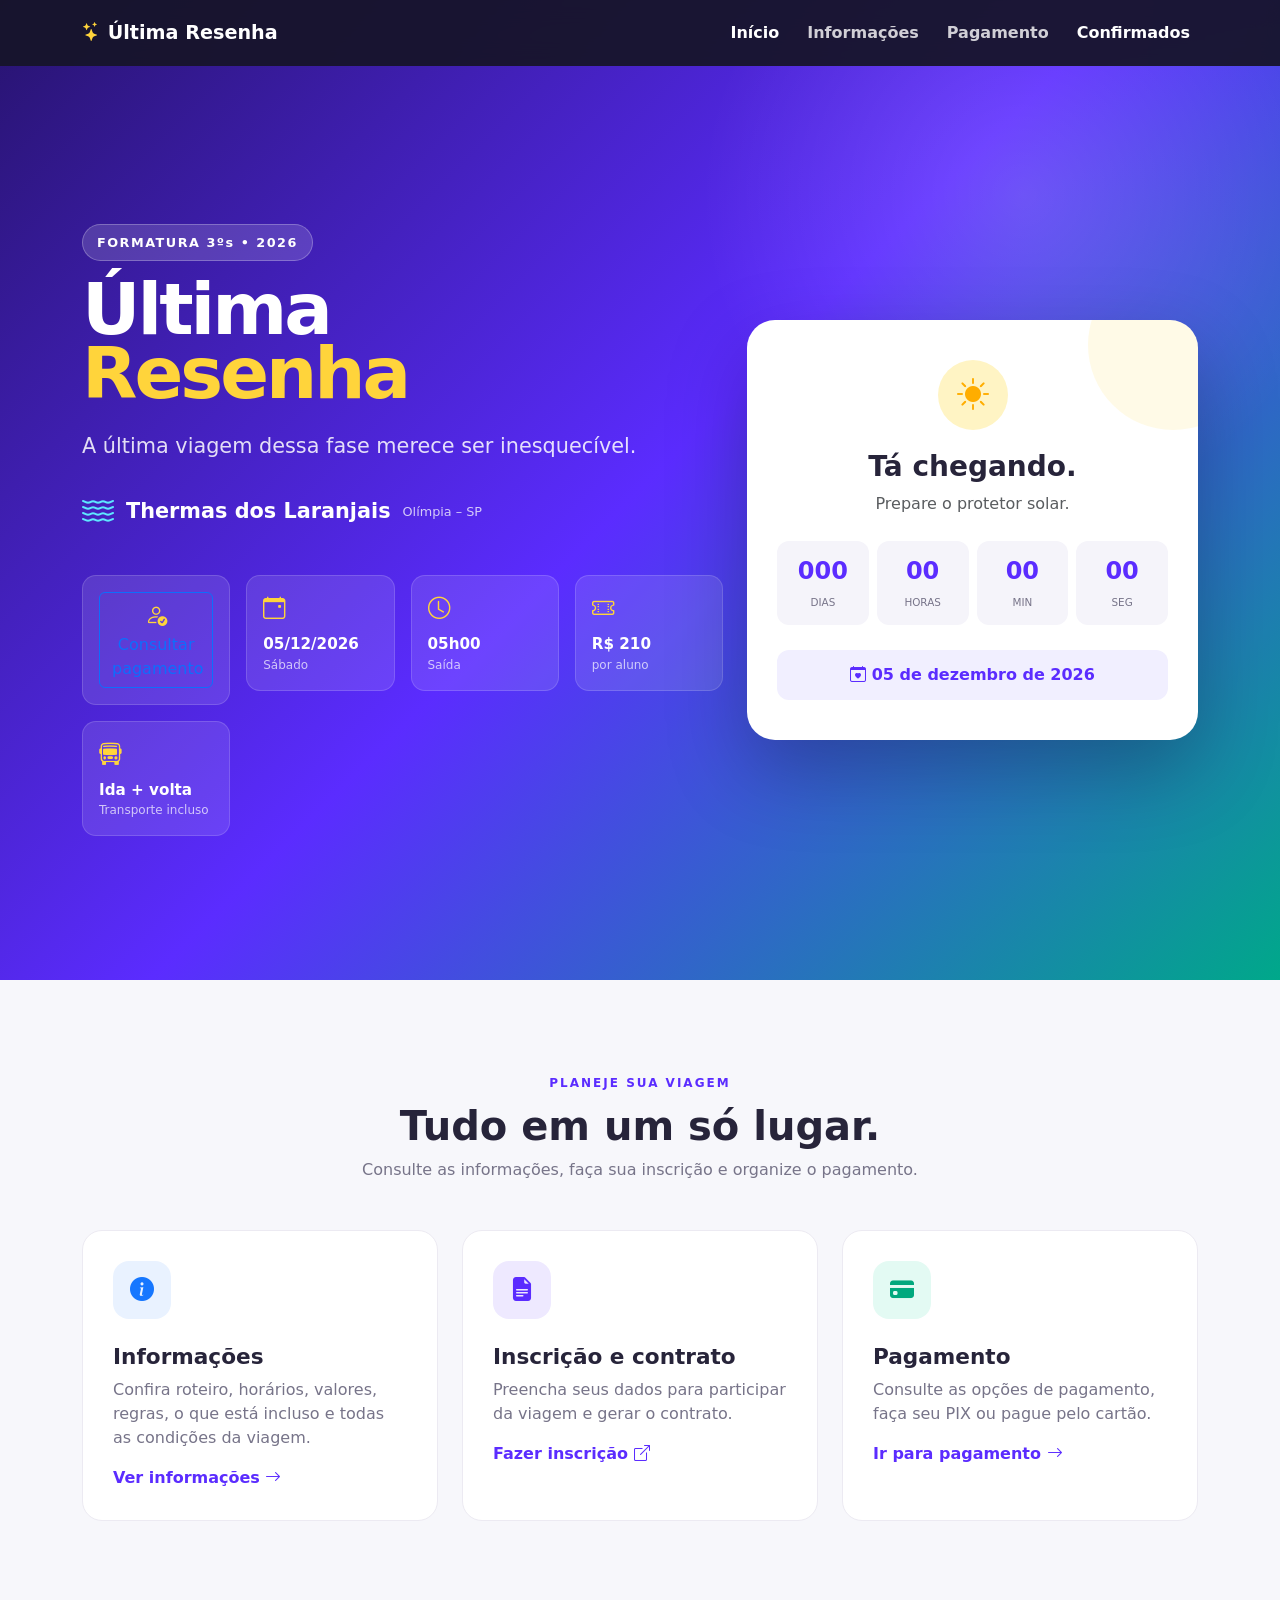
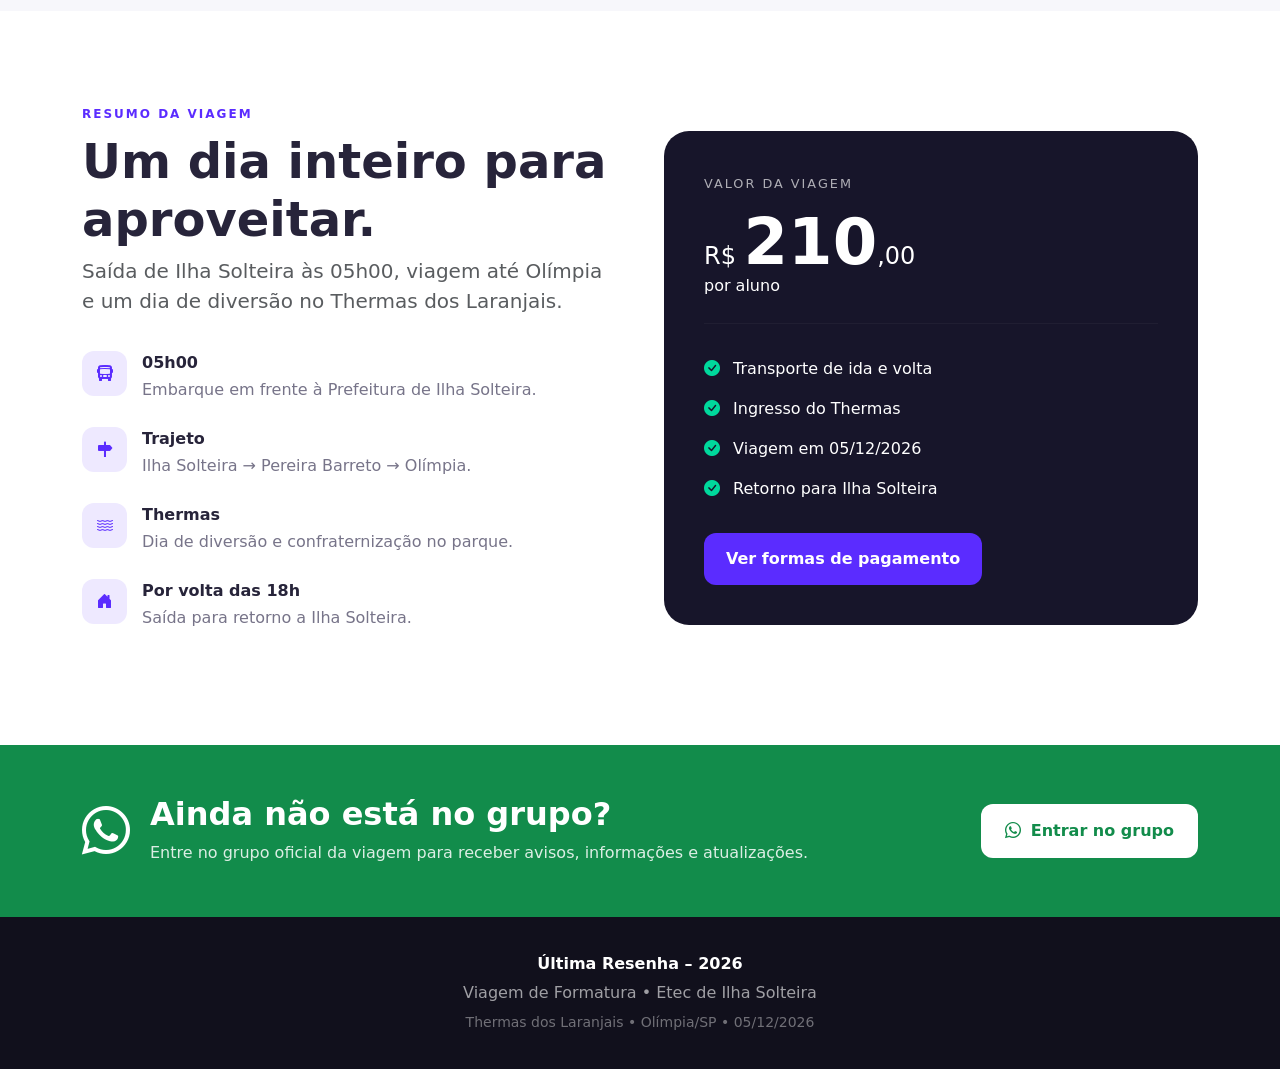
==== commit 3715b795: "Adiciona consulta de pagamentos" ====
--- a/index.html
+++ b/index.html
@@ -43,6 +43,11 @@
                     <li class="nav-item">
                         <a class="nav-link" href="pagamento.html">Pagamento</a>
                     </li>
+                    <li class="nav-item">
+                        <a class="nav-link active" href="confirmados.html">
+                            Confirmados
+                        </a>
+                    </li>
                 </ul>
             </div>
         </div>
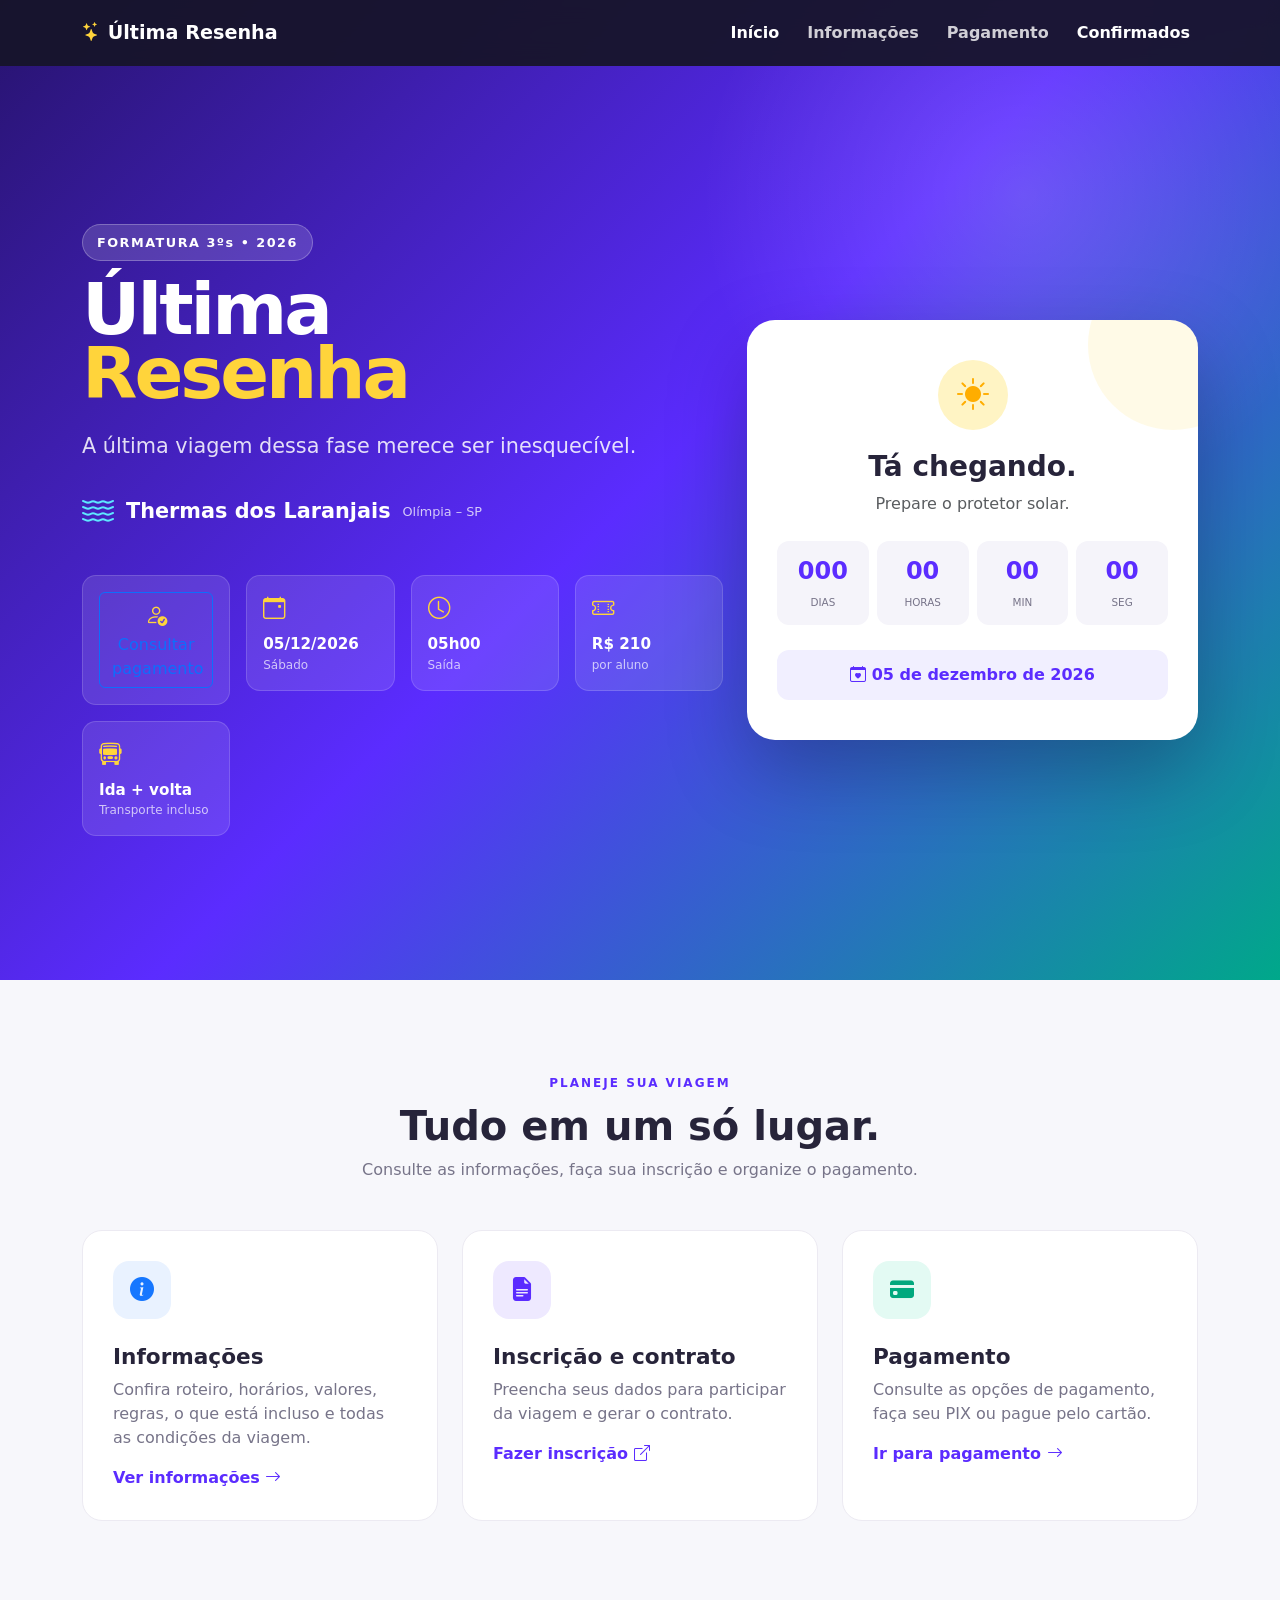
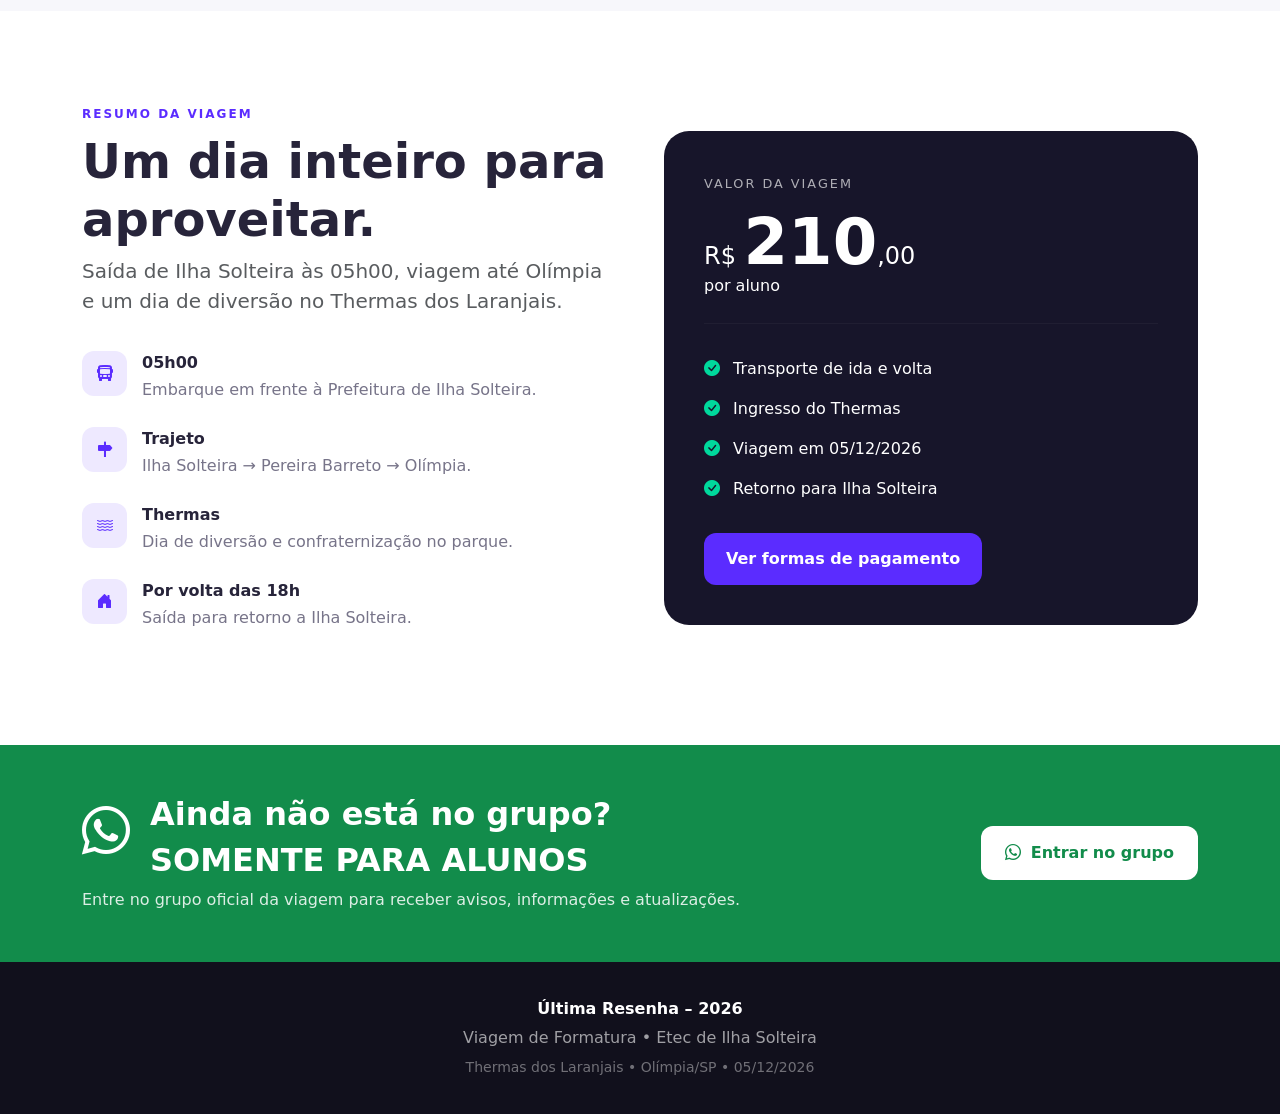
==== commit 40f505f3: "WHATS" ====
--- a/index.html
+++ b/index.html
@@ -7,8 +7,7 @@
 
     <title>Última Resenha – 2026 | Thermas dos Laranjais</title>
 
-    <meta name="description"
-        content="Viagem de formatura Última Resenha 2026 para o Thermas dos Laranjais em Olímpia-SP.">
+    <meta name="description" content="Viagem de formatura Última Resenha 2026 para o Thermas dos Laranjais em Olímpia-SP.">
 
     <!-- Bootstrap 5 -->
     <link href="https://cdn.jsdelivr.net/npm/bootstrap@5.3.3/dist/css/bootstrap.min.css" rel="stylesheet">
@@ -243,8 +242,7 @@
 
                     <div class="col-md-4">
 
-                        <a href="https://forms.gle/dDgj7aJFSfEC2dwD9" target="_blank" rel="noopener"
-                            class="action-card">
+                        <a href="https://forms.gle/dDgj7aJFSfEC2dwD9" target="_blank" rel="noopener" class="action-card">
 
                             <div class="action-icon purple">
                                 <i class="bi bi-file-earmark-text-fill"></i>
@@ -433,6 +431,10 @@
                             Ainda não está no grupo?
                         </h2>
 
+                        <h2>
+                            SOMENTE PARA ALUNOS
+                        </h2>
+
                         <p>
                             Entre no grupo oficial da viagem para receber avisos, informações e atualizações.
                         </p>
@@ -441,8 +443,7 @@
 
                     <div class="col-lg-4 text-lg-end">
 
-                        <a href="https://chat.whatsapp.com/J2gCegB93cc2gKZaaSrZ1U" target="_blank" rel="noopener"
-                            class="btn-whatsapp">
+                        <a href="https://chat.whatsapp.com/J2gCegB93cc2gKZaaSrZ1U" target="_blank" rel="noopener" class="btn-whatsapp">
 
                             <i class="bi bi-whatsapp"></i>
                             Entrar no grupo
